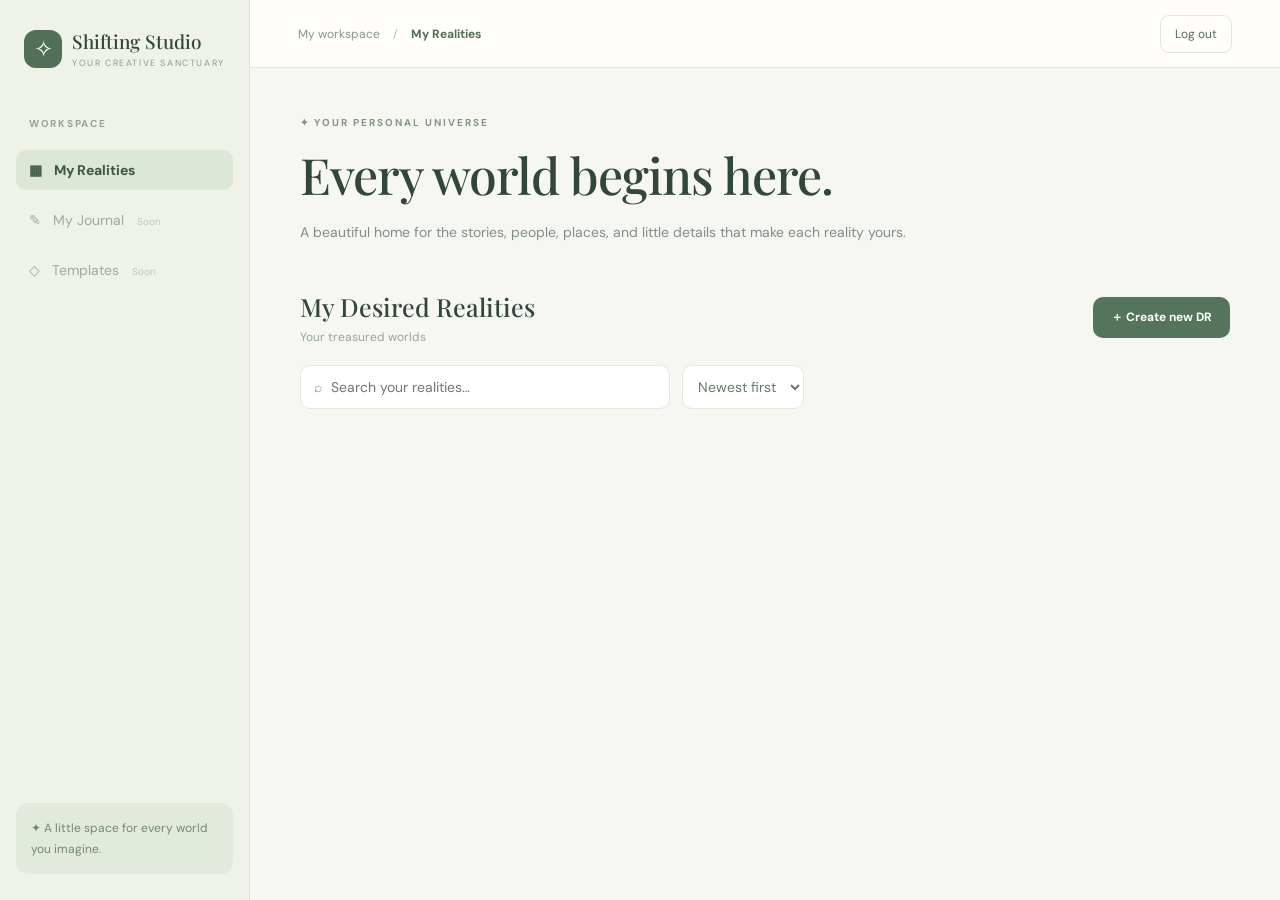
==== dashboard.html @ d7ddf427 "Add files via upload" ====
<!doctype html>
<html lang="en">
<head>
  <meta charset="utf-8">
  <meta name="viewport" content="width=device-width, initial-scale=1">
  <meta name="theme-color" content="#f5f5ef">
  <title>My Realities | Shifting Studio</title>
  <link rel="preconnect" href="https://fonts.googleapis.com">
  <link rel="preconnect" href="https://fonts.gstatic.com" crossorigin>
  <link href="https://fonts.googleapis.com/css2?family=DM+Sans:wght@400;500;600;700&family=Playfair+Display:wght@400;500;600&display=swap" rel="stylesheet">
  <link rel="stylesheet" href="css/style.css">
</head>
<body>
  <div class="layout">
    <aside class="sidebar">
      <a class="brand" href="dashboard.html"><span class="brand-icon">✧</span><span><strong>Shifting Studio</strong><small>YOUR CREATIVE SANCTUARY</small></span></a>
      <div class="nav-label">WORKSPACE</div>
      <a class="nav-link selected" href="dashboard.html">▦ <span>My Realities</span></a>
      <span class="nav-link disabled" title="Coming soon">✎ <span>My Journal <em>Soon</em></span></span>
      <span class="nav-link disabled" title="Coming soon">◇ <span>Templates <em>Soon</em></span></span>
      <div class="sidebar-bottom">✦ A little space for every world you imagine.</div>
    </aside>

    <div class="app-main">
      <header class="topbar"><span class="breadcrumb">My workspace <span>/</span> <b>My Realities</b></span><div class="account"><span id="account-email"></span><button class="ghost" id="logout" type="button">Log out</button></div></header>
      <main class="content">
        <div class="intro"><div class="eyebrow">✦ YOUR PERSONAL UNIVERSE</div><h1>Every world begins here.</h1><p>A beautiful home for the stories, people, places, and little details that make each reality yours.</p></div>
        <div class="heading-row"><div><h2>My Desired Realities</h2><p id="count">Your treasured worlds</p></div><button class="primary" id="add-dr" type="button">＋ Create new DR</button></div>
        <div class="controls"><label class="search"><span>⌕</span><input id="search" type="search" placeholder="Search your realities…" aria-label="Search realities"></label><select id="sort" aria-label="Sort realities"><option value="newest">Newest first</option><option value="oldest">Oldest first</option><option value="az">Name A–Z</option><option value="za">Name Z–A</option></select></div>
        <p id="notice" class="notice" role="status" aria-live="polite"></p>
        <div id="reality-grid" class="reality-grid"></div>
      </main>
    </div>
  </div>

  <dialog id="editor-dialog" class="modal"><form id="dr-form"><div class="eyebrow">✦ YOUR NEXT CHAPTER</div><h2 id="dialog-title">Create a reality</h2><label>Reality name<input id="dr-title" maxlength="120" required placeholder="e.g. The Chronicles of Narnia"></label><label>Description<textarea id="dr-description" rows="3" maxlength="1000" placeholder="A few words about your world..."></textarea></label><label>Theme<select id="dr-theme"><option value="sage">Enchanted sage</option><option value="rose">Romantic rose</option><option value="dusk">Midnight dusk</option><option value="gold">Vintage gold</option></select></label><div class="modal-actions"><button class="ghost" id="cancel" type="button">Cancel</button><button class="primary" id="save-dr" type="submit">Save reality</button></div><p id="form-error" class="error" role="alert"></p></form></dialog>
  <script type="module" src="js/dashboard.js"></script>
</body>
</html>
---- css/style.css ----
:root{--ink:#314737;--muted:#7f9081;--sage:#55745c;--sage-dark:#3e5a46;--cream:#f6f7f2;--paper:#fffefa;--line:#e1e8dd;--soft:#e7eee3}
*{box-sizing:border-box}body{margin:0;background:var(--cream);color:var(--ink);font:14px 'DM Sans',sans-serif}button,input,select,textarea{font:inherit}button{cursor:pointer}button:focus-visible,a:focus-visible,input:focus-visible,select:focus-visible,textarea:focus-visible{outline:2px solid #729478;outline-offset:3px}a{text-decoration:none;color:inherit}
.layout{display:grid;grid-template-columns:250px minmax(0,1fr);min-height:100vh}.sidebar{background:#eef2e9;border-right:1px solid #dce5d9;padding:26px 16px;display:flex;flex-direction:column;gap:10px}.brand{display:flex;align-items:center;gap:10px;padding:2px 8px;margin-bottom:26px}.brand-icon{display:grid;place-items:center;background:#526f58;color:#fff;width:38px;height:38px;border-radius:12px;font-size:23px}.brand strong{font:500 19px 'Playfair Display',serif}.brand small{display:block;font-size:9px;letter-spacing:1.6px;color:#8d9b8d;margin-top:3px}.nav-label{font-size:10px;letter-spacing:1.7px;font-weight:700;color:#96a393;padding:0 13px;margin:10px 0}.nav-link{display:flex;gap:12px;align-items:center;padding:11px 13px;color:#617565;border-radius:10px}.nav-link.selected{background:#dce7d8;font-weight:700;color:#3c5842}.nav-link.disabled{opacity:.57;cursor:default}.nav-link em{font-size:10px;font-style:normal;margin-left:9px;color:#9ba99b}.sidebar-bottom{margin-top:auto;border-radius:12px;background:#e1eadd;color:#738774;line-height:1.7;padding:15px;font-size:12px}
.topbar{background:#fffefa;border-bottom:1px solid var(--line);height:68px;padding:0 48px;display:flex;align-items:center;justify-content:space-between;gap:12px}.breadcrumb{font-size:12px;color:#889689}.breadcrumb span{padding:0 10px;color:#b1bcb0}.breadcrumb b{color:#536d57}.account{display:flex;align-items:center;gap:18px;font-size:12px;color:#718372}.ghost{border:1px solid var(--line);background:#fffefa;border-radius:9px;padding:10px 14px;color:#536d58}.ghost:hover{background:#f0f4ec}.content{max-width:1200px;padding:48px 50px 90px;margin:0 auto}.eyebrow{color:#829681;font-weight:700;letter-spacing:2px;font-size:10px}.intro h1{font:500 clamp(34px,4vw,50px) 'Playfair Display',serif;letter-spacing:-1px;margin:12px 0}.intro p{color:var(--muted);line-height:1.8;margin:0;max-width:690px}.heading-row{display:flex;align-items:center;justify-content:space-between;gap:15px;margin:45px 0 20px}.heading-row h2,.modal h2{font:500 25px 'Playfair Display',serif;margin:0}.heading-row p{margin:6px 0 0;color:#96a596;font-size:12px}.primary{background:var(--sage);color:white;border:0;border-radius:10px;padding:12px 18px;font-weight:700;font-size:12px}.primary:hover{background:var(--sage-dark)}.primary:disabled{opacity:.55;cursor:wait}
.controls{display:flex;gap:12px;margin-bottom:23px}.search{display:flex;align-items:center;gap:9px;background:#fff;border:1px solid var(--line);padding:0 13px;border-radius:10px;max-width:370px;flex:1;color:#7e9280}.search input{border:0;background:none;padding:12px 0;outline:0;width:100%;min-width:0}.controls select{padding:11px;border:1px solid var(--line);border-radius:10px;color:#657b67;background:white}.reality-grid{display:grid;grid-template-columns:repeat(3,minmax(0,1fr));gap:20px}.card{background:var(--paper);border:1px solid var(--line);border-radius:17px;overflow:hidden;box-shadow:0 3px 12px #30452b08;transition:transform .2s,box-shadow .2s}.card:hover{transform:translateY(-2px);box-shadow:0 12px 28px #30452b12}.card-cover{height:155px;position:relative;display:grid;place-items:center;color:#ffffffbb;font:72px 'Playfair Display',serif}.card-cover.sage{background:linear-gradient(125deg,#839b87,#c0cbb5 55%,#557d72)}.card-cover.rose{background:linear-gradient(125deg,#ad969d,#ead8d5 55%,#b2a3b2)}.card-cover.dusk{background:linear-gradient(125deg,#536278,#9294b1 60%,#a6a0ae)}.card-cover.gold{background:linear-gradient(125deg,#997d5d,#e6d5b2 55%,#b3aa86)}.card-content{padding:20px}.card h3{font:500 21px 'Playfair Display',serif;margin:0 0 7px}.card p{color:#879688;font-size:12px;line-height:1.6;min-height:39px;margin:0 0 17px;overflow-wrap:anywhere}.card-footer{border-top:1px solid #edf0e8;display:flex;justify-content:space-between;align-items:center;padding-top:12px}.card-footer span{font-size:11px;color:#9ba99b}.text-button{border:0;background:transparent;color:#56765e;font-size:12px;padding:5px 0;font-weight:700}.text-button:hover{text-decoration:underline}.new-card{min-height:275px;background:#f9fbf7;border:1.5px dashed #c9d8c7;border-radius:17px;display:flex;align-items:center;justify-content:center;flex-direction:column;gap:11px;color:#789079}.new-card span{background:#e5ede2;border-radius:50%;width:52px;height:52px;display:grid;place-items:center;font-size:26px}.notice{min-height:18px;color:#a15e55;font-size:12px}.empty{grid-column:1/-1;text-align:center;padding:40px;color:#819483;background:#fffefa;border-radius:14px;border:1px solid var(--line)}
.modal{border:1px solid var(--line);border-radius:18px;background:var(--paper);color:var(--ink);width:min(450px,calc(100% - 30px));padding:30px;box-shadow:0 25px 80px #172c1b40}.modal::backdrop{background:#1a2e2290}.modal h2{margin:10px 0 25px}.modal label{display:block;font-weight:700;font-size:12px;margin-top:16px}.modal input,.modal textarea,.modal select{display:block;width:100%;margin-top:7px;border:1px solid #d8e2d6;border-radius:9px;background:#fff;padding:12px;color:var(--ink)}.modal-actions{display:flex;justify-content:flex-end;gap:10px;margin-top:25px}.error{font-size:12px;color:#a44743;min-height:15px}
@media(max-width:1000px){.reality-grid{grid-template-columns:repeat(2,minmax(0,1fr))}.topbar{padding:0 25px}.content{padding:35px 25px}}@media(max-width:700px){.layout{grid-template-columns:1fr}.sidebar{padding:12px 16px;display:block}.brand{margin-bottom:0}.nav-label,.nav-link,.sidebar-bottom{display:none}.topbar{height:58px}.content{padding:30px 18px}.heading-row{align-items:flex-start;flex-direction:column}.reality-grid{grid-template-columns:1fr}.account #account-email{display:none}}
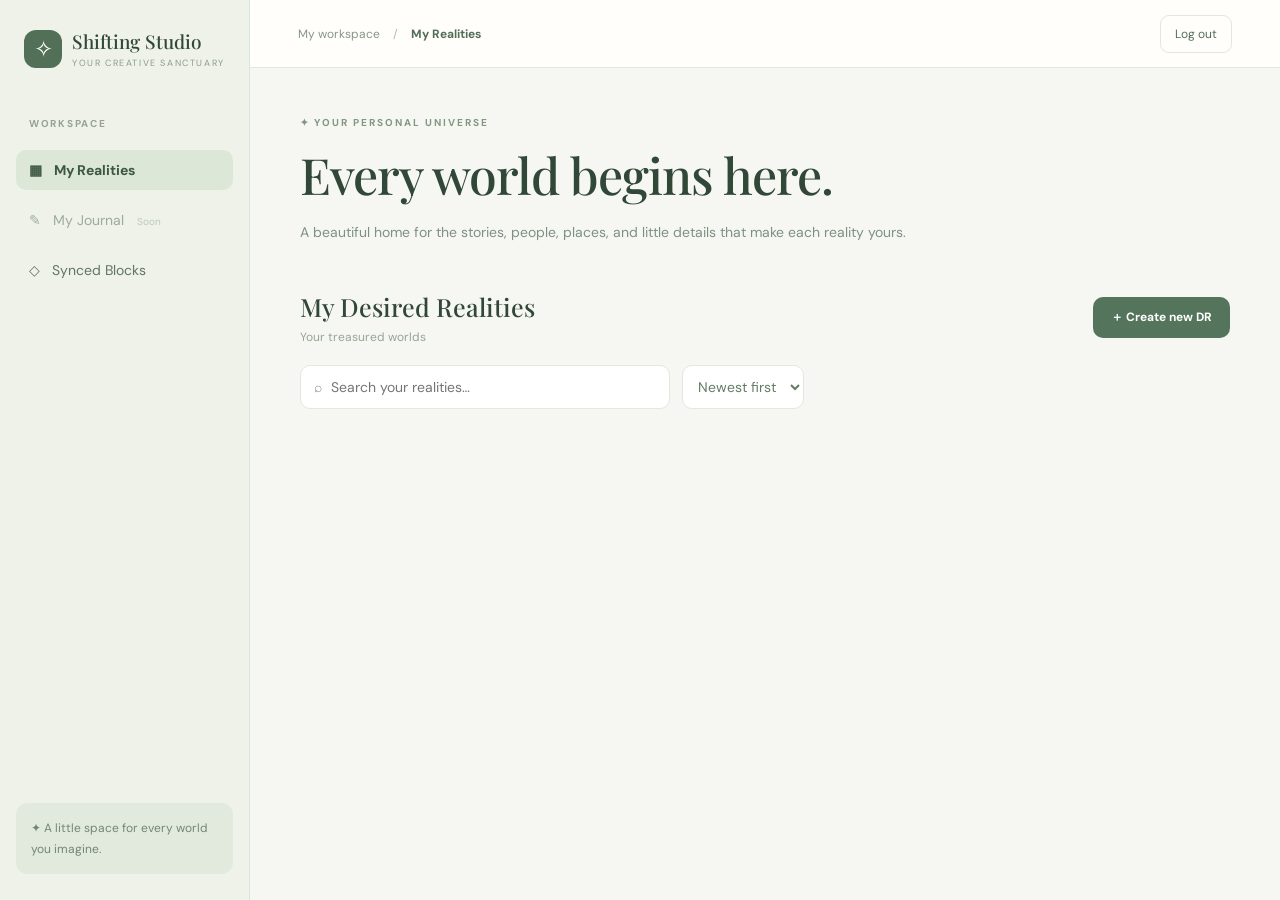
==== commit a7540070: "Add files via upload" ====
--- a/dashboard.html
+++ b/dashboard.html
@@ -9,6 +9,14 @@
   <link rel="preconnect" href="https://fonts.gstatic.com" crossorigin>
   <link href="https://fonts.googleapis.com/css2?family=DM+Sans:wght@400;500;600;700&family=Playfair+Display:wght@400;500;600&display=swap" rel="stylesheet">
   <link rel="stylesheet" href="css/style.css">
+  <style>
+    .card-clickable{cursor:pointer}
+    .card-footer{gap:10px;flex-wrap:wrap}
+    .open-script-button{display:inline-flex;align-items:center;justify-content:center;background:#55745c;color:white;border-radius:9px;padding:11px 14px;font-size:12px;font-weight:700;text-decoration:none}
+    .open-script-button:hover{background:#3e5a46}
+    .card-footer .text-button{padding:9px 0}
+    .card-footer span{width:100%}
+  </style>
 </head>
 <body>
   <div class="layout">
@@ -17,7 +25,7 @@
       <div class="nav-label">WORKSPACE</div>
       <a class="nav-link selected" href="dashboard.html">▦ <span>My Realities</span></a>
       <span class="nav-link disabled" title="Coming soon">✎ <span>My Journal <em>Soon</em></span></span>
-      <span class="nav-link disabled" title="Coming soon">◇ <span>Templates <em>Soon</em></span></span>
+      <a class="nav-link" href="synced-blocks.html">◇ <span>Synced Blocks</span></a>
       <div class="sidebar-bottom">✦ A little space for every world you imagine.</div>
     </aside>
 
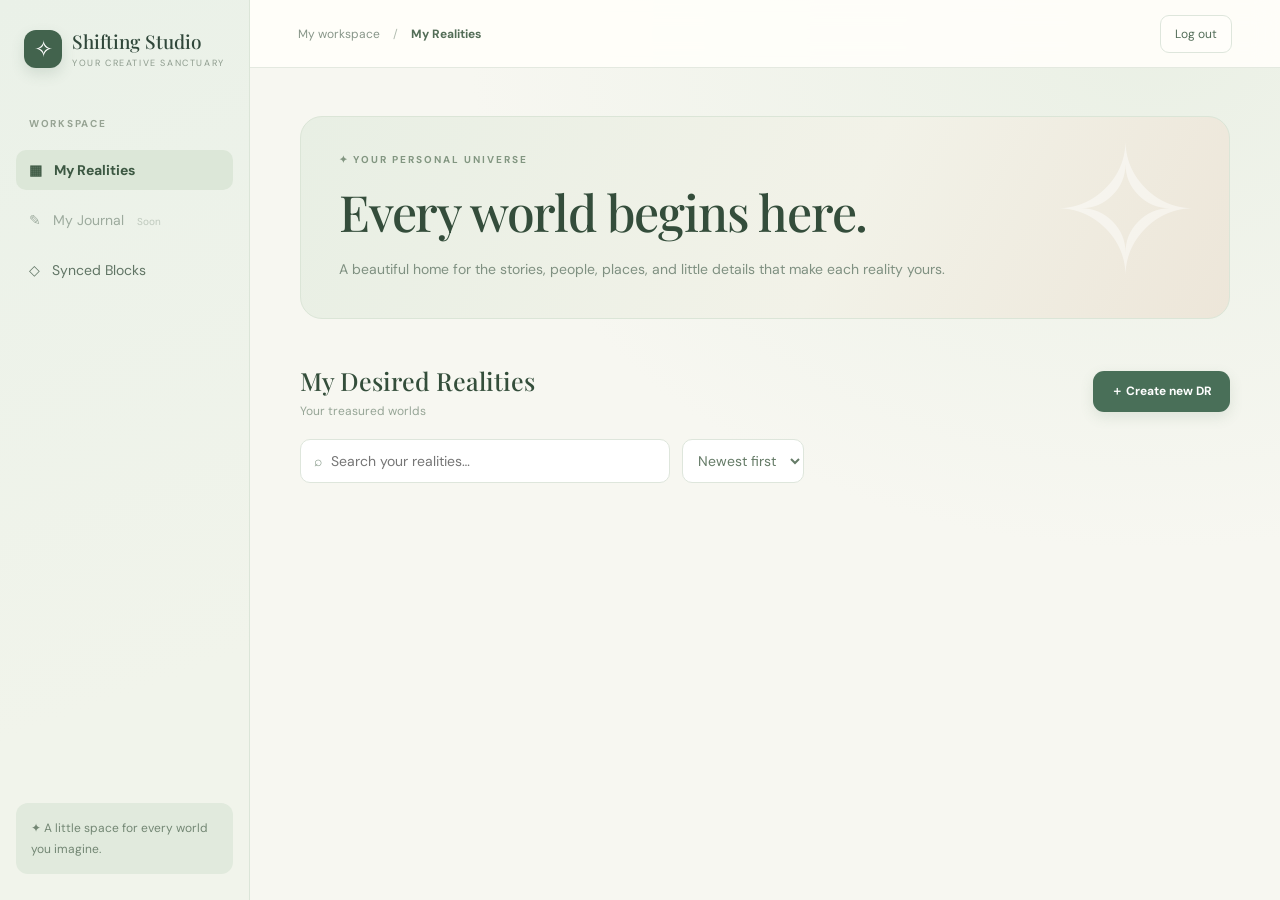
==== commit 1fbb45b3: "Add files via upload" ====
--- a/dashboard.html
+++ b/dashboard.html
@@ -9,6 +9,7 @@
   <link rel="preconnect" href="https://fonts.gstatic.com" crossorigin>
   <link href="https://fonts.googleapis.com/css2?family=DM+Sans:wght@400;500;600;700&family=Playfair+Display:wght@400;500;600&display=swap" rel="stylesheet">
   <link rel="stylesheet" href="css/style.css">
+  <link rel="stylesheet" href="css/polish.css">
   <style>
     .card-clickable{cursor:pointer}
     .card-footer{gap:10px;flex-wrap:wrap}
--- a/css/polish.css
+++ b/css/polish.css
@@ -0,0 +1,26 @@
+/* Shifting Studio visual refresh: quiet editorial luxury */
+:root{--ink:#30473a;--sage:#496f58;--sage-dark:#365743;--cream:#f7f7f0;--line:#dee6dc}
+body{background:radial-gradient(ellipse at 90% 4%,#eaf0e5 0,transparent 42%),#f7f7f1;color:var(--ink)}
+.sidebar,.script-sidebar{background:linear-gradient(160deg,#eaf1e8 0%,#f1f4eb 75%);border-right:1px solid #dbe5d8}
+.brand-icon{background:#42634d;box-shadow:0 6px 14px #41634925}
+.topbar{background:#fffefaeb;backdrop-filter:blur(12px);border-bottom:1px solid #e4e9e0}
+.intro,.script-banner{background:linear-gradient(115deg,#e8efe4 0%,#f2f2e8 58%,#ede6d9 100%);padding:36px 38px;border-radius:22px;border:1px solid #dbe5d7;position:relative;overflow:hidden}
+.intro:after,.script-banner:after{content:'✧';position:absolute;font:180px 'Playfair Display',serif;color:#ffffff75;right:28px;top:-38px;pointer-events:none}
+.intro>* , .script-banner>*{position:relative;z-index:1}
+.intro h1,.script-banner h1{color:#344d3b;letter-spacing:-1.2px}
+.heading-row h2{color:#344e3b}.card{box-shadow:0 8px 28px #3e58400b;border-radius:19px}.card-cover{height:180px}.card-cover:after{content:'';position:absolute;inset:0;background:linear-gradient(0deg,#24402c40,transparent 70%)}
+.primary,.open-script-button{box-shadow:0 5px 14px #4c705122}.primary{border-radius:11px}.new-card{background:#f7faf5}
+.writing-card{border-radius:23px;box-shadow:0 12px 45px #465b4310;padding:48px 54px}
+.page-icon{background:#e8f0e4;border-radius:14px;width:66px;height:66px;display:grid;place-items:center;margin:19px 0}
+.block-toolbar{border-bottom:1px solid #e7eee4;padding-bottom:20px;margin-bottom:23px}.block-toolbar button{background:#f3f7f1;border-radius:10px;transition:background .15s,transform .15s}.block-toolbar button:hover{transform:translateY(-1px)}
+.editor-block{border-radius:15px;padding:17px 18px;box-shadow:0 3px 10px #45604506}.block-heading{background:#fbfcf8}.block-quote{background:#f8faf5}.block-sync{background:#f1f7ed}.editor-footer{margin-top:25px}
+.synced-card{border-radius:19px;box-shadow:0 8px 26px #465b430a}
+@media(max-width:700px){.intro,.script-banner{padding:25px 22px}.intro:after,.script-banner:after{font-size:125px;right:-10px;top:-14px}.writing-card{padding:25px 19px}}
+.media-preview{display:block;max-width:100%;max-height:460px;object-fit:contain;border-radius:13px;margin:12px auto;background:#eef3ea}
+.media-gallery{display:grid;grid-template-columns:repeat(3,minmax(0,1fr));gap:10px;margin:14px 0}
+.gallery-photo{position:relative;min-width:0}.gallery-photo img{width:100%;height:160px;object-fit:cover;border-radius:12px}.gallery-photo button{position:absolute;top:6px;right:6px;border:0;border-radius:20px;background:#fffef9dd;color:#714e4a;padding:4px 9px}
+.upload-label{display:inline-flex;align-items:center;gap:8px;border:1px dashed #a8bca8;background:#f5f8f2;border-radius:10px;color:#5a7b60;padding:11px 14px;cursor:pointer;font-size:12px}.upload-label input{display:none}
+.media-caption,.profile-field{display:block;width:100%;padding:10px 2px;border:0;border-bottom:1px solid #e3e9df;outline:0;background:transparent;color:#405744;font:13px 'DM Sans',sans-serif}
+.two-column-block{display:grid;grid-template-columns:1fr 1fr;gap:14px}.two-column-block textarea{border:1px solid #e2eadf;border-radius:10px;padding:13px;min-height:145px;width:100%;resize:vertical}
+.profile-block{display:grid;grid-template-columns:130px minmax(0,1fr);gap:22px;align-items:start}.profile-portrait{width:130px;height:160px;object-fit:cover;border-radius:13px;background:#e9eee5}.profile-block .profile-name{font:500 25px 'Playfair Display',serif}.profile-block .profile-bio{min-height:105px;resize:vertical}
+@media(max-width:650px){.media-gallery{grid-template-columns:repeat(2,minmax(0,1fr))}.two-column-block{grid-template-columns:1fr}.profile-block{grid-template-columns:1fr}.profile-portrait{width:100%;height:200px}}
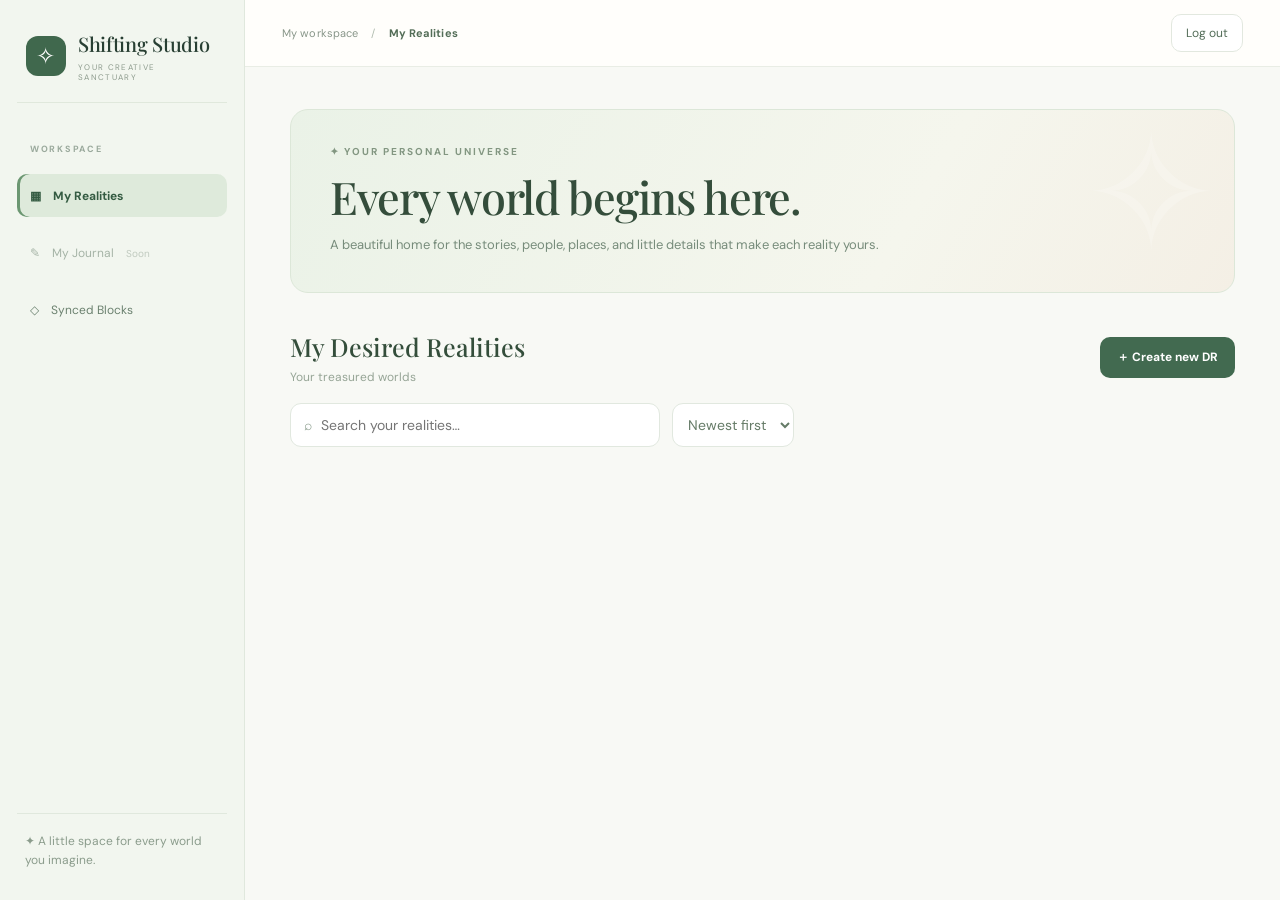
==== commit e476e7de: "Add files via upload" ====
--- a/dashboard.html
+++ b/dashboard.html
@@ -10,6 +10,7 @@
   <link href="https://fonts.googleapis.com/css2?family=DM+Sans:wght@400;500;600;700&family=Playfair+Display:wght@400;500;600&display=swap" rel="stylesheet">
   <link rel="stylesheet" href="css/style.css">
   <link rel="stylesheet" href="css/polish.css">
+  <link rel="stylesheet" href="css/studio-refresh.css">
   <style>
     .card-clickable{cursor:pointer}
     .card-footer{gap:10px;flex-wrap:wrap}
--- a/css/polish.css
+++ b/css/polish.css
@@ -24,3 +24,52 @@
 .two-column-block{display:grid;grid-template-columns:1fr 1fr;gap:14px}.two-column-block textarea{border:1px solid #e2eadf;border-radius:10px;padding:13px;min-height:145px;width:100%;resize:vertical}
 .profile-block{display:grid;grid-template-columns:130px minmax(0,1fr);gap:22px;align-items:start}.profile-portrait{width:130px;height:160px;object-fit:cover;border-radius:13px;background:#e9eee5}.profile-block .profile-name{font:500 25px 'Playfair Display',serif}.profile-block .profile-bio{min-height:105px;resize:vertical}
 @media(max-width:650px){.media-gallery{grid-template-columns:repeat(2,minmax(0,1fr))}.two-column-block{grid-template-columns:1fr}.profile-block{grid-template-columns:1fr}.profile-portrait{width:100%;height:200px}}
+.page-cover{margin:18px -22px 20px;border-radius:16px;overflow:hidden;height:230px;background:#e1eadc}
+.page-cover[hidden]{display:none}.page-cover-photo{width:100%;height:100%;object-fit:cover}
+.page-customize{display:flex;align-items:center;gap:8px;flex-wrap:wrap;margin:15px 0 6px}
+.page-customize button,.cover-upload{border:1px solid #d9e5d7;background:#f3f7f0;padding:8px 12px;border-radius:9px;color:#617e66;font-size:11px;cursor:pointer}
+.cover-upload input{display:none}.page-customize #remove-cover{background:transparent;border-color:transparent;color:#9a9990}
+.template-bar{display:flex;gap:8px;align-items:center;flex-wrap:wrap;padding:12px 0 16px;margin-top:-8px;color:#859a85;font-size:11px}
+.template-bar>span{font-weight:700;letter-spacing:1px;margin-right:6px}.template-bar button{border:1px solid #eadfcf;background:#f9f4e9;color:#827058;border-radius:20px;font-size:11px;padding:8px 12px;cursor:pointer}
+.template-bar button:hover{background:#f3e7d3}
+.block-topline{justify-content:flex-start;gap:9px}.block-topline .block-actions{margin-left:auto}
+.drag-handle{cursor:grab;font-size:23px;line-height:1;color:#a9bbaa;user-select:none;touch-action:none}.drag-handle:active{cursor:grabbing}
+.editor-block.drag-target{border-color:#72987a;background:#f0f7ef;box-shadow:0 0 0 2px #b6d1b8}
+.block-subpage{background:#f8f7f0;border-color:#e8e4d8}.block-subpage .profile-name{font-size:21px}.block-subpage .sync-caption{white-space:pre-wrap}
+.block-subpage>button{border:1px solid #dce5d9;border-radius:9px;padding:10px 14px;color:#537159;background:#edf3ea;cursor:pointer}
+#subpage-dialog{width:min(720px,calc(100% - 20px))}#subpage-dialog textarea{min-height:300px;line-height:1.8}
+@media(max-width:650px){.page-cover{height:170px;margin-left:0;margin-right:0}.template-bar>span{width:100%}}
+.block-field{background:#fffefa;border-color:#e3eadf;padding:17px 20px}
+.template-field-label{display:block;font:600 12px 'DM Sans',sans-serif;color:#4c6e54;letter-spacing:.25px;margin:4px 0 9px}
+.template-field-answer{display:block;width:100%;min-height:64px;border:0;border-radius:8px;background:#f8faf6;padding:12px 13px;line-height:1.7;resize:vertical;font:13px 'DM Sans',sans-serif;color:#3c5542;outline:0}
+.template-field-answer:focus{box-shadow:0 0 0 2px #b7cfb8;background:#fff}
+.template-field-answer::placeholder{color:#a8b6a8}
+.block-field .block-topline{margin-bottom:4px}.block-field .block-type{color:#a0b0a1}
+/* Multi-select and composable synced groups */
+.selection-bar{display:flex;align-items:center;gap:9px;flex-wrap:wrap;background:linear-gradient(110deg,#edf4ea,#faf8ed);border:1px solid #dbe8d8;border-radius:15px;padding:12px 15px;margin:14px 0 20px;box-shadow:0 6px 20px #526c4b0b}
+.selection-bar #selected-count{margin-right:auto;font-size:12px;font-weight:700;color:#536d55}
+.selection-bar button,.builder-controls button,.nested-picker-row button{border:1px solid #d7e4d4;border-radius:9px;background:white;color:#4c6b54;padding:9px 12px;cursor:pointer;font:600 11px 'DM Sans',sans-serif;transition:background .16s,transform .16s}
+.selection-bar button:hover:not(:disabled),.builder-controls button:hover,.nested-picker-row button:hover{background:#e7f0e4;transform:translateY(-1px)}
+.selection-bar .group-sync-button{background:#42684f;border-color:#42684f;color:white;padding:10px 15px}
+.selection-bar .group-sync-button:hover:not(:disabled){background:#315740;color:white}
+.selection-bar button:disabled{opacity:.48;cursor:not-allowed}
+.block-selector{width:17px;height:17px;accent-color:#4e7659;cursor:pointer;flex:0 0 auto}
+.editor-block.is-selected{border:1px solid #7eab84!important;background:#f2f8ef!important;box-shadow:0 0 0 3px #d1e7cf80!important}
+.group-builder{margin:18px 0;padding:16px;background:#f8faf5;border:1px solid #e0e9dc;border-radius:15px}
+.builder-caption,.library-kind{display:block;font-size:10px;font-weight:800;letter-spacing:1.4px;color:#76937a;margin:0 0 11px}
+.builder-controls,.nested-picker-row{display:flex;flex-wrap:wrap;gap:8px;margin-bottom:13px}
+.nested-picker-row{background:#edf3e9;padding:11px;border-radius:11px;align-items:center}
+.nested-picker-row select{min-width:0;flex:1;border:1px solid #d6e4d1;background:#fff;padding:9px 11px;border-radius:9px;color:#415f49}
+.group-part-list{display:grid;gap:11px;max-height:47vh;overflow-y:auto;padding-right:4px}
+.group-part{padding:14px;background:#fff;border:1px solid #e1e9dc;border-radius:12px;box-shadow:0 3px 11px #45604508}
+.group-part-header{display:flex;align-items:center;justify-content:space-between;margin-bottom:10px;text-transform:capitalize;color:#4b6953;font-size:12px}
+.group-part .block-actions{display:flex;gap:5px}.group-part .block-actions button{border:0;background:#f2f6f0;border-radius:7px;color:#67816a;padding:5px 10px;cursor:pointer}
+.group-text,.group-input{display:block;width:100%;min-height:40px;border:1px solid #e2eade;border-radius:9px;background:#fbfcf9;padding:11px 12px;color:#354f3c;font:13px 'DM Sans',sans-serif}
+.group-text{min-height:100px;resize:vertical;line-height:1.6}.group-input{margin-bottom:9px}
+.empty-builder{color:#8a9a89;font-size:12px;text-align:center;padding:18px}
+.sync-preview{margin-top:10px;padding:12px 15px;border-left:3px solid #a8c4a6;border-radius:0 11px 11px 0;background:#f8fbf7;color:#465c4a;line-height:1.65;overflow-wrap:anywhere}
+.sync-preview .sync-preview{margin:11px 0 4px;background:#f2f7ef;border-color:#7fa785}
+.sync-nested-title{font-weight:700;color:#456d50;margin:5px 0}.sync-nested-body{padding-left:8px}
+.sync-preview p,.sync-preview blockquote,.sync-preview h3{margin:7px 0}.sync-preview blockquote{font-style:italic;border-left:2px solid #bfd2b9;padding-left:12px}
+.nested-warning{color:#a46e64;font-size:12px}.synced-card .sync-preview{max-height:260px;overflow-y:auto}
+@media(max-width:650px){.selection-bar{gap:7px}.selection-bar #selected-count{width:100%}.selection-bar .group-sync-button{flex:1}.group-part-list{max-height:42vh}}
--- a/css/studio-refresh.css
+++ b/css/studio-refresh.css
@@ -0,0 +1,76 @@
+/* Shifting Studio · calm, focused workspace refresh */
+:root{--ink:#283f33;--muted:#78897b;--sage:#426b50;--sage-dark:#31533e;--line:#e2e8df;--paper:#fffefa;--shadow:0 15px 42px rgba(40,69,48,.055)}
+body{background:#f8f9f5;color:var(--ink);font-size:14px;-webkit-font-smoothing:antialiased}
+.layout{grid-template-columns:245px minmax(0,1fr)}.script-layout{grid-template-columns:256px minmax(0,1fr)}
+.sidebar,.script-sidebar{background:#f2f6ef;border-right:1px solid #e0e8dd;padding:26px 17px}
+.brand{padding:4px 9px 20px;margin:0 0 13px;border-bottom:1px solid #e0e8dc;gap:12px}
+.brand-icon{height:40px;width:40px;border-radius:12px;box-shadow:none;background:#40684d;color:white}
+.brand strong{font-size:20px;letter-spacing:-.3px}.brand small{font-size:8px;letter-spacing:1.35px;margin-top:5px}
+.nav-label{margin:17px 0 7px;font-size:9px;color:#9aa99c}
+.nav-link,.back-link{border-radius:10px;transition:background .14s,color .14s}
+.nav-link{margin:2px 0;font-size:12px;min-height:43px;color:#6b816f}
+.nav-link:hover,.back-link:hover{background:#e7eee4;text-decoration:none}
+.nav-link.selected{background:#deeadb;color:#345b42;box-shadow:inset 3px 0 #6c9772}
+.back-link{font-weight:600;margin:1px 0;padding:11px 12px}
+.sidebar-world{margin:18px 0 14px;border:1px solid #dce7d9;background:#eaf1e6;padding:16px;border-radius:13px}
+.sidebar-world strong{font-size:19px;line-height:1.35}
+.sidebar-bottom{background:transparent;border-top:1px solid #e0e8dd;border-radius:0;padding:18px 8px 4px;line-height:1.6;color:#8b9c8c}
+.group-toggle{font-size:10px;color:#647f69;padding:11px 12px;letter-spacing:1.15px}
+.script-group{margin:5px 0}.group-pages{gap:3px}.page-link{font-size:12px;padding:11px 12px 11px 19px;min-height:40px;border-radius:10px}
+.page-link.active{background:#fffefa;color:#365d43;box-shadow:0 2px 10px #456a4210,inset 3px 0 #69966e}
+.page-link:hover{background:#e6eee2}
+.topbar{height:67px;padding:0 37px;background:rgba(255,254,251,.92);border-bottom:1px solid #e9ede5}
+.breadcrumb{font-size:11px;letter-spacing:.1px}.breadcrumb b{font-weight:700}
+.content{max-width:1130px;padding:42px 45px 90px}.script-content{max-width:1030px;padding:38px 47px 85px}
+.intro,.script-banner{padding:35px 39px;border:1px solid #dce7d8;border-radius:18px;box-shadow:none;background:linear-gradient(120deg,#eaf2e7,#f5f6ed 65%,#f4efe5)}
+.intro:after,.script-banner:after{opacity:.45;right:14px;font-size:165px}
+.intro h1{font-size:clamp(32px,4vw,45px);line-height:1.16;letter-spacing:-1.3px;max-width:660px}
+.intro p,.script-banner p{font-size:13px;max-width:650px;line-height:1.75;color:#778c7b}
+.script-banner{margin-bottom:22px}.script-banner h1{font-size:clamp(29px,3vw,39px);letter-spacing:-.8px}
+.heading-row{margin:37px 0 18px}.heading-row h2{font-size:25px}.heading-row p{font-size:12px}
+.primary{border-radius:10px;padding:12px 17px;background:#426a50;box-shadow:none;transition:background .16s,transform .16s}
+.primary:hover:not(:disabled){background:#31543e;transform:translateY(-1px)}
+.ghost{background:white;border-radius:10px}
+.controls{margin-bottom:24px}.search,.controls select{background:#fff;border:1px solid #e1e8df;border-radius:11px}
+.reality-grid{gap:17px}.card{border-color:#e4eae1;background:#fffefa;border-radius:15px;box-shadow:var(--shadow)}
+.card-cover{height:160px}.card-content{padding:21px}.card h3{font-size:21px}
+.new-card{border-color:#ccdbca;border-radius:15px;background:#f5f9f3}
+.writing-card{padding:39px 46px 35px;border:1px solid #e7ebe3;background:#fffefa;border-radius:20px;box-shadow:var(--shadow);min-height:530px}
+.page-cover{height:215px;margin:8px 0 16px}.page-customize{margin:8px 0;gap:7px}
+.page-customize button,.cover-upload{background:#f6f8f4;border-color:#e3eae0;color:#728b76;font-weight:600}
+.page-icon{margin:19px 0 11px;width:53px;height:53px;font-size:30px;background:#edf3e9}
+.writing-card h2{font-size:clamp(29px,4vw,37px);line-height:1.2;letter-spacing:-.65px;margin:0 0 6px}
+.writing-card #page-hint{margin:0 0 27px;font-size:12px;color:#8fa092}
+.page-overline{letter-spacing:1.65px}.editor-label{color:#657f6a;letter-spacing:1.5px}
+.editor-command-center{padding:17px;background:#f8faf6;border:1px solid #e3ebe0;border-radius:15px;margin:13px 0 14px}
+.command-heading{display:flex;justify-content:space-between;align-items:end;gap:12px;margin-bottom:13px}
+.command-heading .eyebrow{display:block;font-size:9px;letter-spacing:1.2px;margin-bottom:4px}
+.command-heading strong{font:500 18px 'Playfair Display',serif;color:#3d5c45}.command-hint{font-size:11px;color:#92a195}
+.editor-command-center .block-toolbar{display:flex;align-items:center;gap:9px;flex-wrap:wrap;margin:0;padding:0;border:0}
+.tool-group{display:flex;align-items:center;gap:6px;flex-wrap:wrap}
+.tool-group-label{font-size:9px;letter-spacing:1.1px;font-weight:800;color:#96aa98;margin-right:4px}
+.editor-command-center .block-toolbar button,.extra-tools summary{border:1px solid #dfe8da;background:#fff;padding:9px 11px;border-radius:9px;color:#52745a;font-weight:600;font-size:11px;white-space:nowrap;box-shadow:none;line-height:1.4;transition:background .14s,border-color .14s}
+.editor-command-center .block-toolbar button:hover,.extra-tools summary:hover{background:#e9f1e6;border-color:#c9ddc8;transform:none}
+.extra-tools{position:relative}.extra-tools summary{cursor:pointer;list-style:none;display:flex;align-items:center;gap:13px}.extra-tools summary::-webkit-details-marker{display:none}
+.extra-tools[open] summary{background:#e9f1e6;border-color:#c9ddc8}
+.extra-tools-content{position:absolute;top:calc(100% + 8px);left:0;min-width:285px;max-width:min(440px,calc(100vw - 55px));z-index:15;background:#fffefa;box-shadow:0 20px 50px #304a3430;border:1px solid #dde8da;border-radius:13px;padding:17px;display:grid;gap:15px}
+.extra-tools-content .tool-group{gap:7px}.extra-tools-content .tool-group-label{flex:0 0 100%;margin-bottom:3px}
+.editor-command-center .add-synced-tool{background:#e8f1e5!important;color:#3b6346!important;border-color:#d4e3d0!important}
+.template-bar{gap:6px;border-bottom:1px solid #ebefe8;margin:0;padding:3px 0 15px}.template-bar button{background:#faf8f3;border-color:#ebe6db;font-size:10px;padding:8px 11px}
+.selection-bar{background:#f6f9f4;border:1px solid #e2ebdf;box-shadow:none;border-radius:12px;margin:16px 0 20px;padding:10px 12px}
+.selection-bar #selected-count{font-size:11px;color:#769079}
+.selection-bar button{padding:8px 10px}.selection-bar .group-sync-button{padding:9px 12px}
+.block-list{gap:13px}.editor-block{border:1px solid #e6ece2;background:#fff;border-radius:12px;box-shadow:none;padding:15px 17px;transition:border-color .15s,background .15s}
+.editor-block:hover{border-color:#cbdcc8}.block-topline{margin-bottom:10px}
+.block-actions{opacity:.62;transition:opacity .15s}.editor-block:hover .block-actions,.editor-block:focus-within .block-actions{opacity:1}
+.block-input{font-size:13px;line-height:1.7}.block-heading .block-input{font-size:23px}.block-field{background:#fff;border:1px solid #e6ece2}
+.template-field-answer{background:#f8faf7}.sync-preview{border-radius:0 9px 9px 0}
+.editor-footer{margin-top:30px;color:#96a69a}.editor-hint{font-size:11px}.tip{font-size:11px}
+.synced-library{gap:17px}.synced-card{padding:24px;border-radius:16px;border-color:#e5ebe3;box-shadow:var(--shadow)}
+.synced-card h3{font-size:21px}.synced-card .sync-preview{background:#f7faf5;border-color:#a6c3a7}
+.group-builder{background:#f9fbf7;border-color:#e5ebe2}.group-part{box-shadow:none}
+.modal{border-radius:18px;box-shadow:0 32px 100px #19352440}.modal::backdrop{background:#253b2b8c;backdrop-filter:blur(3px)}
+@media(min-width:1300px){.script-content{padding-left:60px;padding-right:60px}}
+@media(max-width:1000px){.content{padding:31px 25px}.script-content{padding:30px 25px}.writing-card{padding:34px 31px}.reality-grid{grid-template-columns:repeat(2,minmax(0,1fr))}}
+@media(max-width:700px){.layout,.script-layout{grid-template-columns:1fr}.sidebar{padding:10px 15px}.brand{margin:0;padding:7px}.script-sidebar{position:fixed;display:none;width:min(85vw,300px);min-height:100vh;overflow:auto;z-index:35}.script-sidebar.open{display:flex}.topbar{height:59px;padding:0 16px}.content,.script-content{padding:24px 15px 55px}.intro,.script-banner{padding:25px 23px}.intro:after,.script-banner:after{right:-20px;font-size:125px}.heading-row{margin:27px 0 15px}.reality-grid{grid-template-columns:1fr}.writing-card{padding:25px 19px}.command-heading{align-items:start;flex-direction:column;gap:4px}.editor-command-center{padding:13px}.editor-command-center .block-toolbar{align-items:stretch}.tool-group{gap:5px}.editor-command-center .block-toolbar button{padding:8px 9px}.extra-tools-content{left:auto;right:-80px;min-width:250px}.template-bar{gap:5px}.template-bar>span{flex:0 0 100%}.selection-bar #selected-count{width:100%}.editor-block{padding:12px}.sidebar-bottom{display:none}}
+@media(prefers-reduced-motion:reduce){.card,.primary,.editor-block,.nav-link,.page-link{transition:none!important}}
